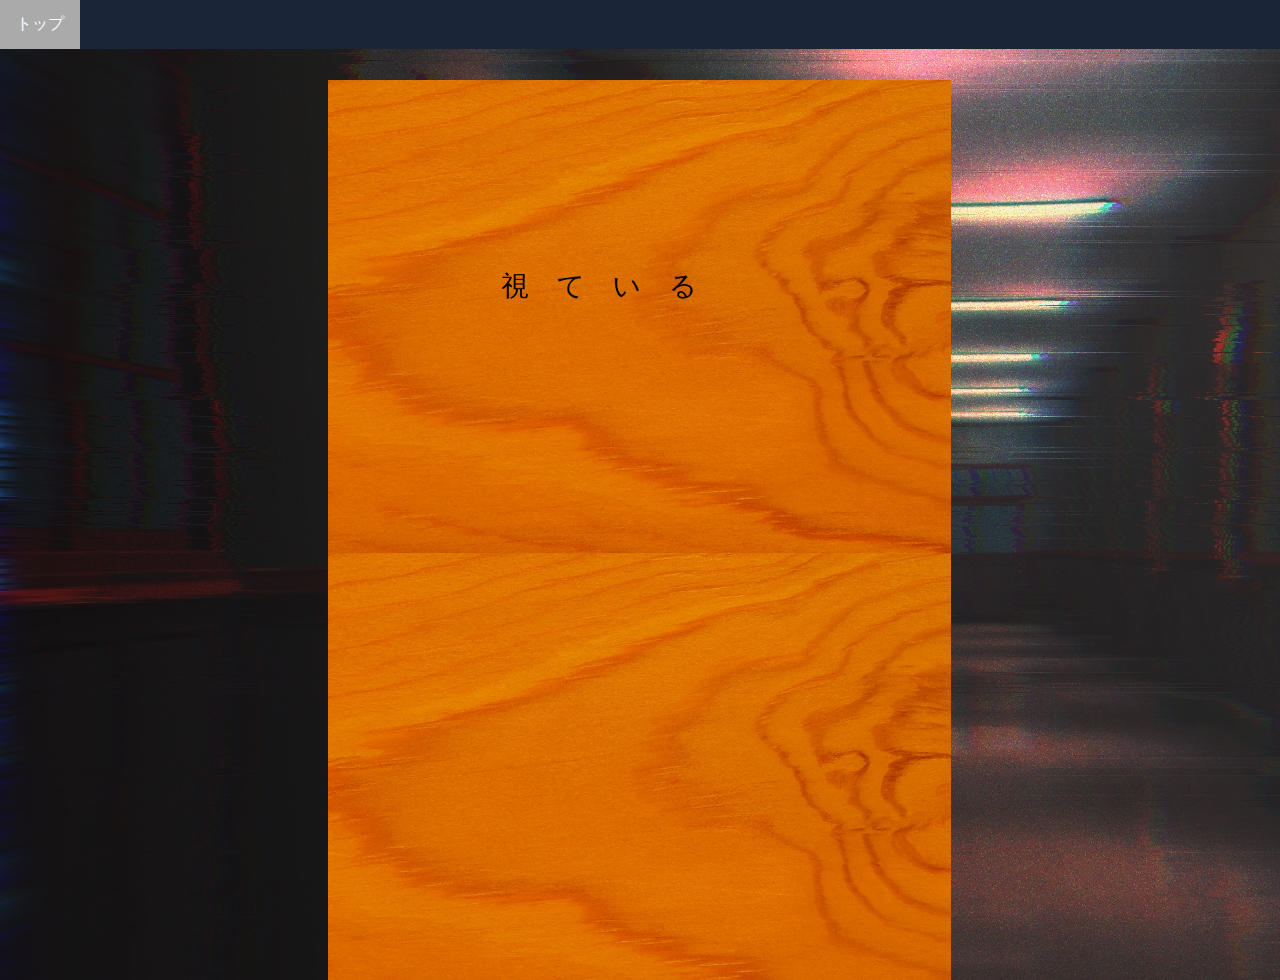
==== game.html @ eb1a9fa1 "各教室画像サイズ調整及び配置/マップ最終版作成" ====
<!DOCTYPE html>
<html>
<head>
    <meta charset="UTF-8">
    <title>視ている | GamePage</title>
    <link rel="stylesheet" type="text/css" href="main.css">
    <meta http-equiv="x-ua-compatible" content="IE=Edge">
    <meta name="viewport" content="width=device-width, user-scalable=no">
    <meta name="apple-mobile-web-app-capable" content="yes">
    <script type="text/javascript" src="jquery-3.4.1.min.js"></script>
    <script type="text/javascript" src="enchant.js"></script>
    <script type="text/javascript" src="main.js"></script>
    <style type="text/css">
        body {
            margin: 0;
            padding: 0;
        }
    </style>
</head>
<body class="game-page">
    <header>
    <nav>
        <ul class="nav">
        <li><a href="index.html">トップ</a></li>
        <!-- <li class="game"><a href="game.html">プレイ</a></li> -->
        </ul>
    </nav>
    </header>
    <!-- <img src="image/home-background.jpg" class="game-img"> -->
</body>
</html>
---- main.css ----
body{
	margin: 0;
}

ul.nav {
	list-style-type: none;
	margin: 0;
	padding: 0;
	overflow: hidden;
	background-color: #1b2538;
}
li {
	float: left;
	border-right: 1px solid #bbbbbb;
}
li:last-child {
	border-right: none;
}
li a {
	display: block;
	color: white;
	text-align: center;
	padding: 14px 16px;
	text-decoration: none;
}
li a:hover {
	background-color: #aaaaaa;
}
li.game{
    background-color: #aa0000;
    float: right;
}

li.game a:hover {
    background-color: #dd0000;
}

#content{
    margin: 10px 40px 10px 40px;
    padding: 10px;
}

.game-page{
	background-image: url('image/home-background.jpg');
}
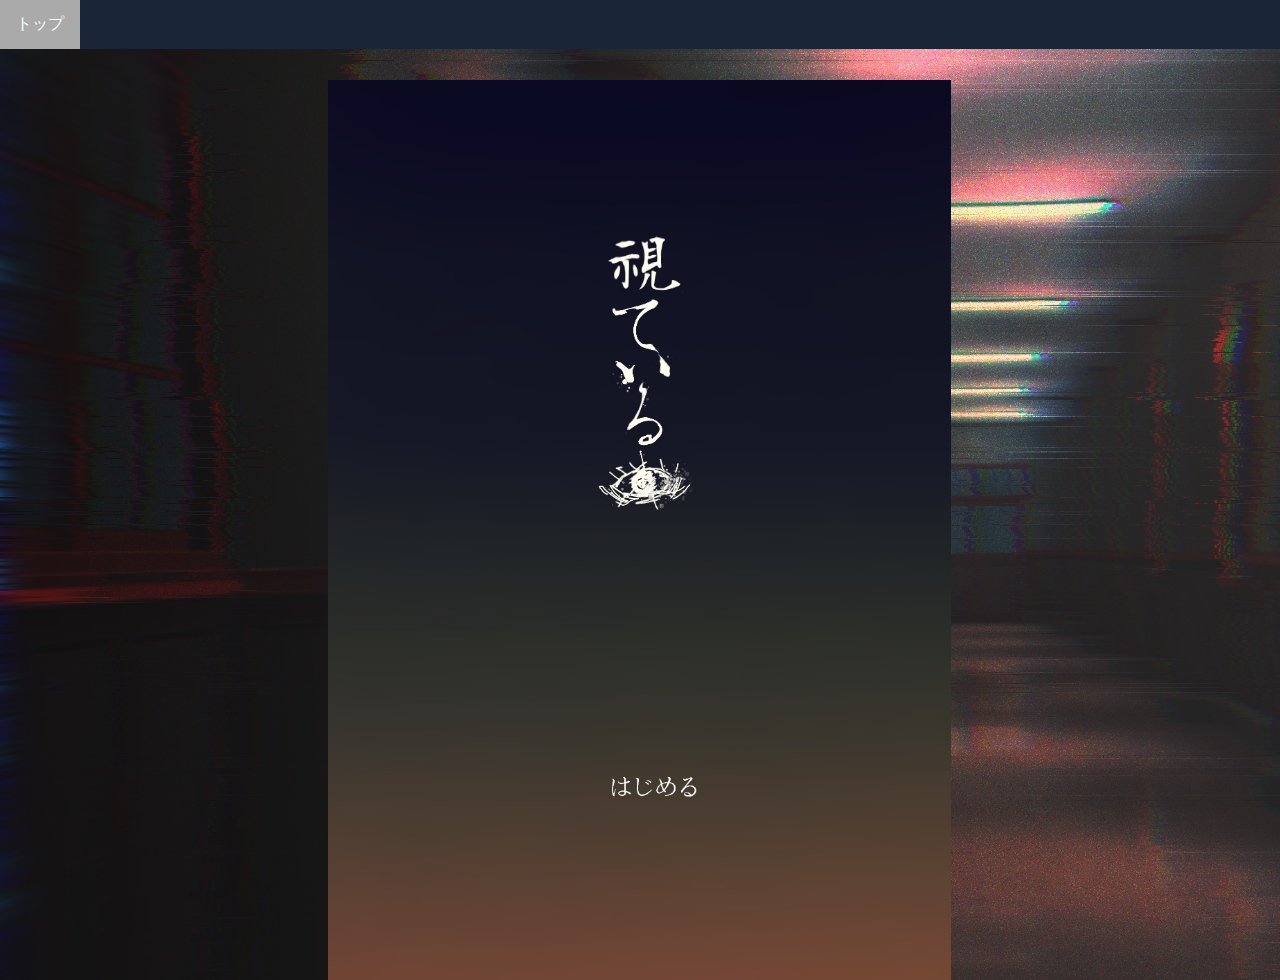
==== commit ed691551: "お掃除3/enchant.min.js適応/UIパーツ配置" ====
--- a/game.html
+++ b/game.html
@@ -7,9 +7,9 @@
     <meta http-equiv="x-ua-compatible" content="IE=Edge">
     <meta name="viewport" content="width=device-width, user-scalable=no">
     <meta name="apple-mobile-web-app-capable" content="yes">
-    <script type="text/javascript" src="jquery-3.4.1.min.js"></script>
-    <script type="text/javascript" src="enchant.js"></script>
-    <script type="text/javascript" src="main.js"></script>
+    <script type="text/javascript" src="gameassets/jquery-3.4.1.min.js"></script>
+    <script type="text/javascript" src="gameassets/enchant.min.js"></script>
+    <script type="text/javascript" src="gameassets/main.js"></script>
     <style type="text/css">
         body {
             margin: 0;
--- a/main.css
+++ b/main.css
@@ -41,5 +41,9 @@
 }
 
 .game-page{
-	background-image: url('image/home-background.jpg');
-}+	background-image: url('siteimage/home-background.jpg');
+}
+
+img{
+	width: 100%;
+}
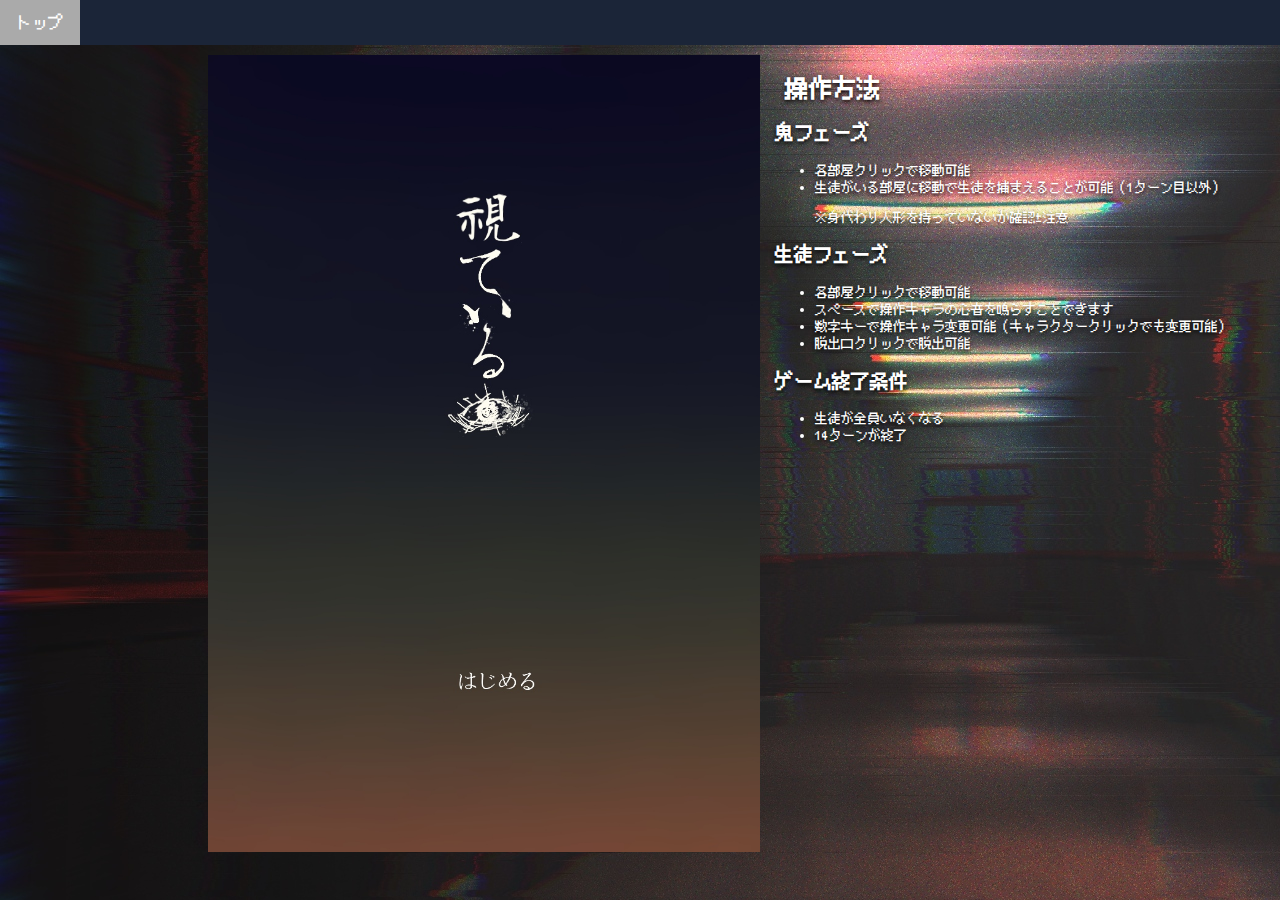
==== commit e641a686: "ゲーム横に操作説明追加（レスポンシブ対応）" ====
--- a/game.html
+++ b/game.html
@@ -26,7 +26,31 @@
         </ul>
     </nav>
     </header>
-    <!-- <img src="image/home-background.jpg" class="game-img"> -->
+    <div class="container">
+        <div id="enchant-stage" style="width:552px;height:800px">
+        </div>
+        <div id="game-rule">
+            <h2>操作方法</h2>
+            <h3>鬼フェーズ</h3>
+            <ul>
+                <li>各部屋クリックで移動可能</li>
+                <li>生徒がいる部屋に移動で生徒を捕まえることが可能（1ターン目以外）</li>
+                <p>※身代わり人形を持っていないか確認注意</p>
+            </ul>
+            <h3>生徒フェーズ</h3>
+            <ul>
+                <li>各部屋クリックで移動可能</li>
+                <li>スペースで操作キャラの心音を鳴らすことできます</li>
+                <li>数字キーで操作キャラ変更可能（キャラクタークリックでも変更可能）</li>
+                <li>脱出口クリックで脱出可能</li>
+            </ul>
+            <h3>ゲーム終了条件</h3>
+            <ul>
+                <li>生徒が全員いなくなる</li>
+                <li>14ターンが終了</li>
+            </ul>
+        </div>
+    </div>
 </body>
 </html>
 
--- a/main.css
+++ b/main.css
@@ -9,29 +9,29 @@
 	overflow: hidden;
 	background-color: #1b2538;
 }
-li {
+ul.nav li {
 	float: left;
 	border-right: 1px solid #bbbbbb;
 }
-li:last-child {
+ul.nav li:last-child {
 	border-right: none;
 }
-li a {
+ul.nav li a {
 	display: block;
 	color: white;
 	text-align: center;
 	padding: 14px 16px;
 	text-decoration: none;
 }
-li a:hover {
+ul.nav li a:hover {
 	background-color: #aaaaaa;
 }
-li.game{
+ul.nav li.game{
     background-color: #aa0000;
     float: right;
 }
 
-li.game a:hover {
+ul.nav li.game a:hover {
     background-color: #dd0000;
 }
 
@@ -40,10 +40,47 @@
     padding: 10px;
 }
 
-.game-page{
-	background-image: url('siteimage/home-background.jpg');
-}
 
 img{
 	width: 100%;
+	
 }
+
+/* 以下ゲーム用 */
+
+:root {
+	--game-width: 50vw;
+}
+
+@font-face{
+	font-family: 'gameFont';
+	src: url('PixelMplus10-Regular.ttf')
+}
+
+.game-page{
+	background-image: url('siteimage/home-background.jpg');
+	font-family: 'gameFont';
+	
+}
+
+#game-rule{
+	color: #fff;
+	text-shadow: 0 2px 4px #000;
+	padding-left: 5px;
+	margin-left: 10px;
+	align-self: flex-start;
+}
+#game-rule h2{
+	padding-left: 10px;
+
+}
+#game-rule ul{
+	font-size: 13px;
+	line-height: 17px;
+}
+
+.container {
+	display: flex;
+	flex-wrap: wrap;
+}
+
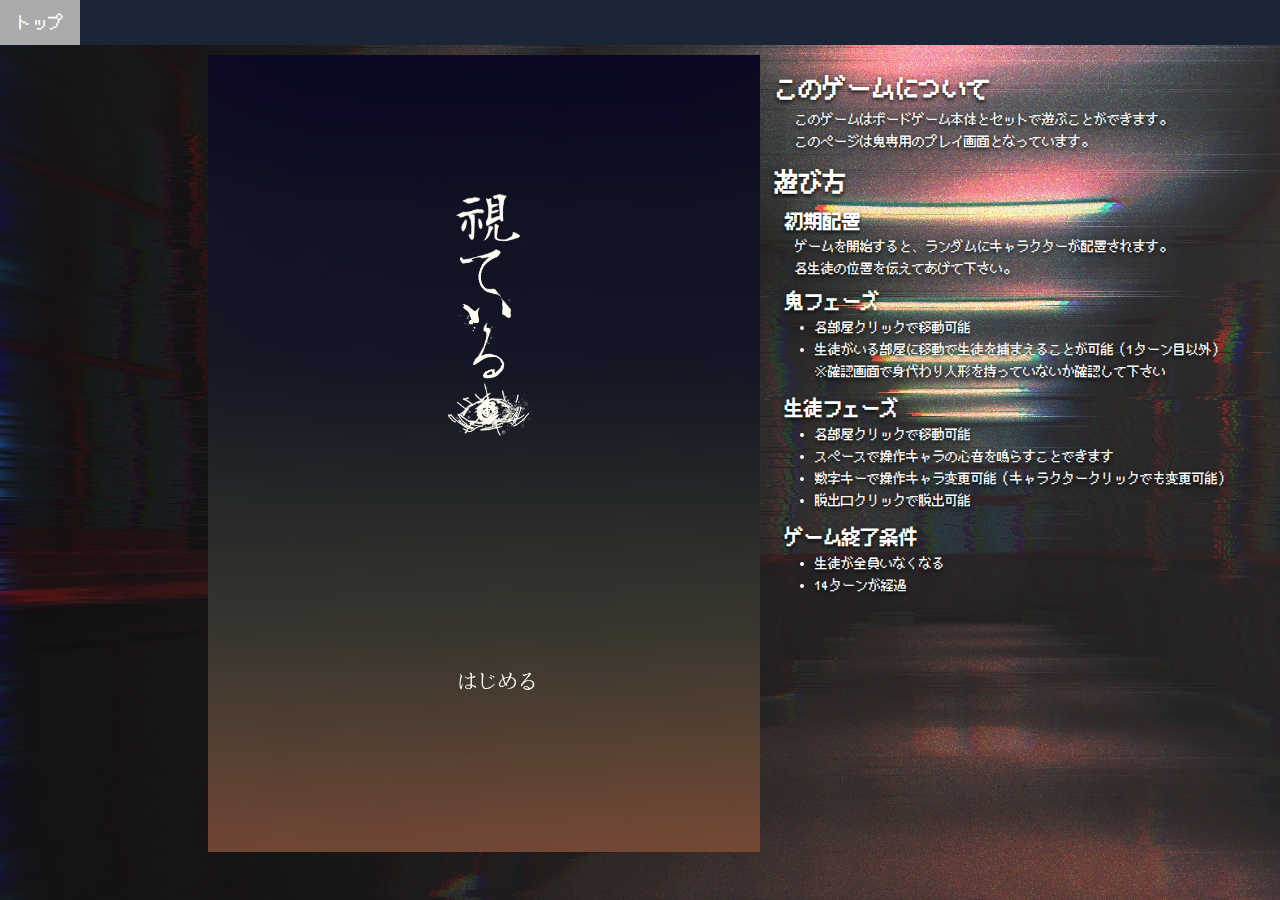
==== commit e3b431c0: "ゲーム説明を追加" ====
--- a/game.html
+++ b/game.html
@@ -30,12 +30,18 @@
         <div id="enchant-stage" style="width:552px;height:800px">
         </div>
         <div id="game-rule">
-            <h2>操作方法</h2>
+            <h2>このゲームについて</h2>
+            <p>このゲームはボードゲーム本体とセットで遊ぶことができます。</p>
+            <p>このページは鬼専用のプレイ画面となっています。</p>
+            <h2>遊び方</h2>
+            <h3>初期配置</h3>
+            <p>ゲームを開始すると、ランダムにキャラクターが配置されます。</p>
+            <p>各生徒の位置を伝えてあげて下さい。</p>
             <h3>鬼フェーズ</h3>
             <ul>
                 <li>各部屋クリックで移動可能</li>
                 <li>生徒がいる部屋に移動で生徒を捕まえることが可能（1ターン目以外）</li>
-                <p>※身代わり人形を持っていないか確認注意</p>
+                <p>※確認画面で身代わり人形を持っていないか確認して下さい</p>
             </ul>
             <h3>生徒フェーズ</h3>
             <ul>
@@ -47,7 +53,7 @@
             <h3>ゲーム終了条件</h3>
             <ul>
                 <li>生徒が全員いなくなる</li>
-                <li>14ターンが終了</li>
+                <li>14ターンが経過</li>
             </ul>
         </div>
     </div>
--- a/main.css
+++ b/main.css
@@ -46,7 +46,7 @@
 	
 }
 
-/* 以下ゲーム用 */
+/* 以下ゲームページ用 */
 
 :root {
 	--game-width: 50vw;
@@ -66,17 +66,33 @@
 #game-rule{
 	color: #fff;
 	text-shadow: 0 2px 4px #000;
-	padding-left: 5px;
-	margin-left: 10px;
+	margin-left: 15px;
 	align-self: flex-start;
 }
+
 #game-rule h2{
+	margin: 20px 0 10px;
+}
+
+#game-rule h3{
+	margin: 15px 0 0;
 	padding-left: 10px;
+}
 
-}
 #game-rule ul{
 	font-size: 13px;
-	line-height: 17px;
+	line-height: 22px;
+	padding-left: 40px;
+	margin: 5px 0 0;
+}
+
+#game-rule ul p{
+	margin: 0 0 0 0;
+}
+#game-rule p{
+	font-size: 13px;
+	/* line-height: 7px; */
+	margin: 7px 0 7px 20px;
 }
 
 .container {
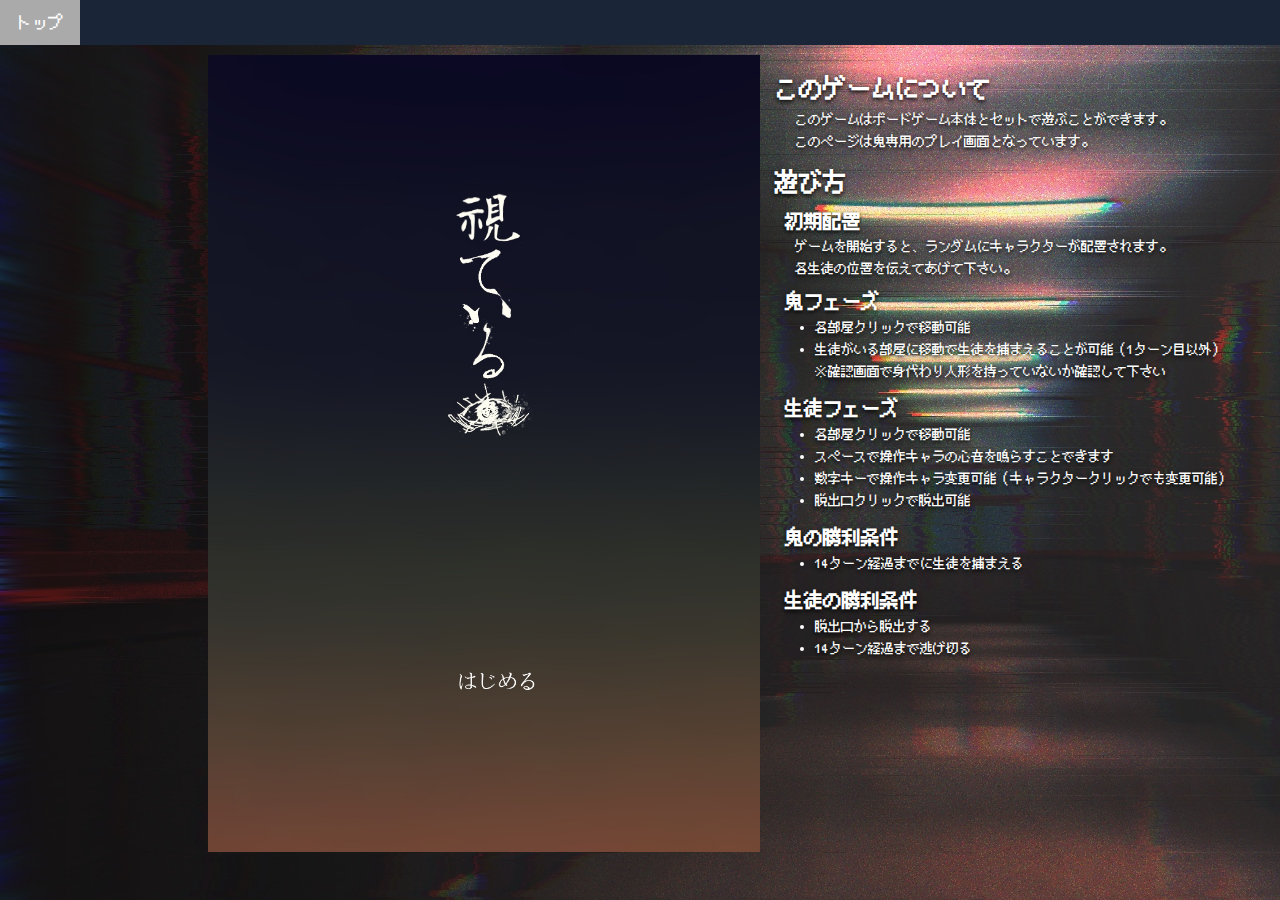
==== commit e10f25fe: "説明追加" ====
--- a/game.html
+++ b/game.html
@@ -50,10 +50,14 @@
                 <li>数字キーで操作キャラ変更可能（キャラクタークリックでも変更可能）</li>
                 <li>脱出口クリックで脱出可能</li>
             </ul>
-            <h3>ゲーム終了条件</h3>
+            <h3>鬼の勝利条件</h3>
             <ul>
-                <li>生徒が全員いなくなる</li>
-                <li>14ターンが経過</li>
+                <li>14ターン経過までに生徒を捕まえる</li>
+            </ul>
+            <h3>生徒の勝利条件</h3>
+            <ul>
+                <li>脱出口から脱出する</li>
+                <li>14ターン経過まで逃げ切る</li>
             </ul>
         </div>
     </div>
--- a/main.css
+++ b/main.css
@@ -35,11 +35,14 @@
     background-color: #dd0000;
 }
 
-#content{
+#top-content{
     margin: 10px 40px 10px 40px;
     padding: 10px;
 }
 
+#top-content p{
+	padding-left: 15px;
+}
 
 img{
 	width: 100%;
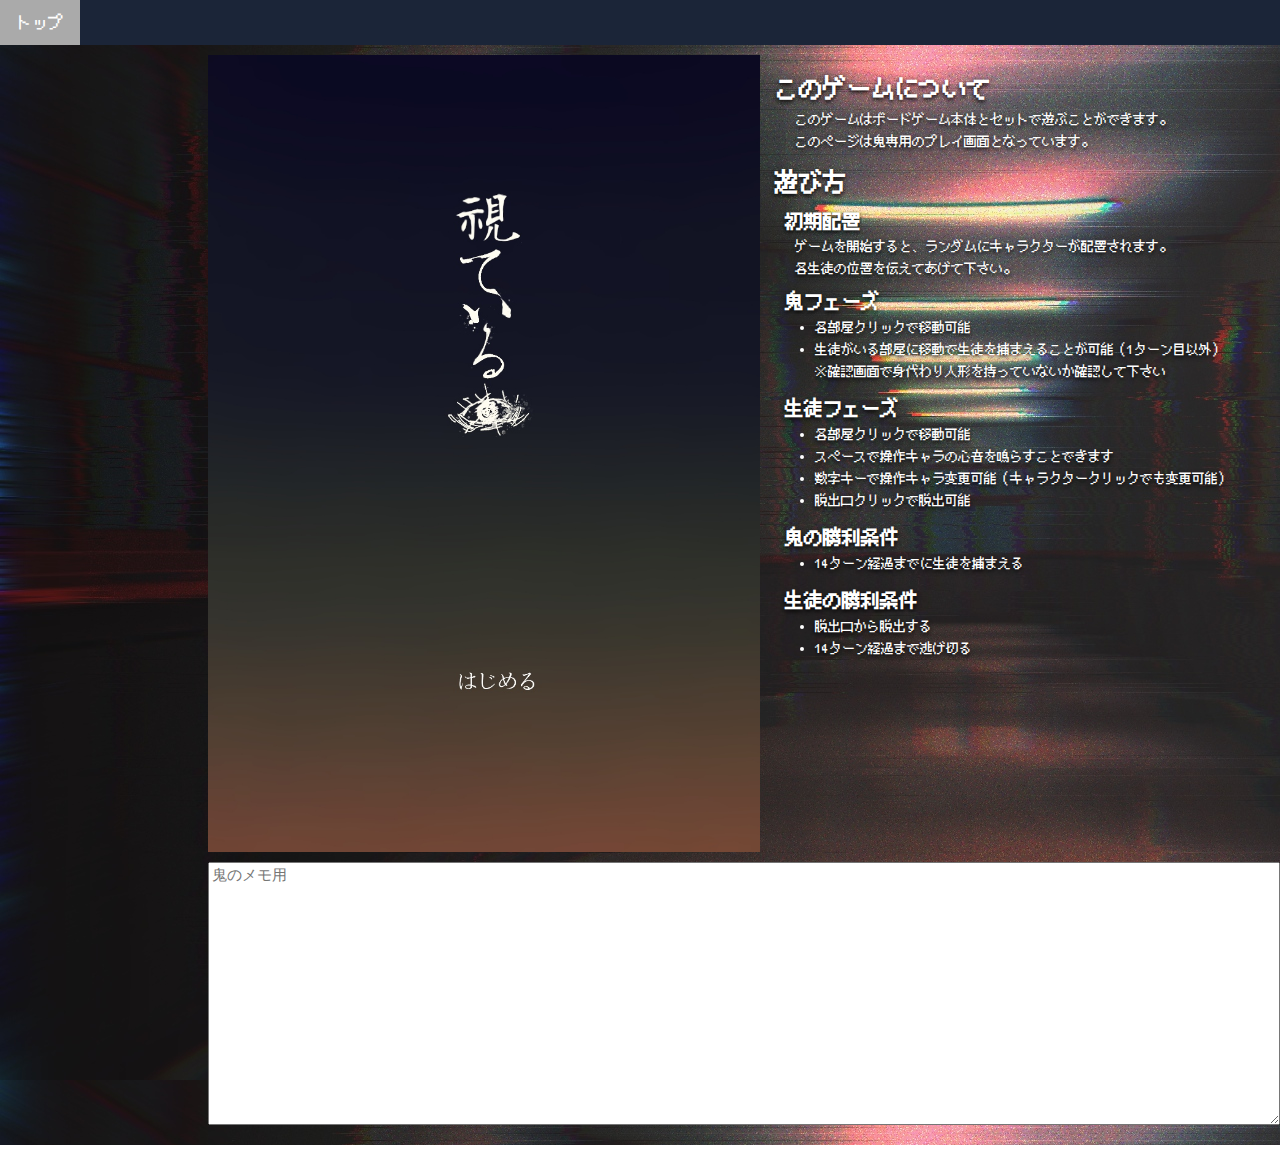
==== commit 9626ff95: "鬼のメモ用テキストエリア追加" ====
--- a/game.html
+++ b/game.html
@@ -60,6 +60,7 @@
                 <li>14ターン経過まで逃げ切る</li>
             </ul>
         </div>
+        <textarea cols=120 rows=15 placeholder="鬼のメモ用"></textarea >
     </div>
 </body>
 </html>
--- a/main.css
+++ b/main.css
@@ -92,14 +92,20 @@
 #game-rule ul p{
 	margin: 0 0 0 0;
 }
+
 #game-rule p{
 	font-size: 13px;
 	/* line-height: 7px; */
 	margin: 7px 0 7px 20px;
 }
 
+textarea{
+	font-size: 15px;
+	margin: 10px 0 20px;
+	padding: 3px;
+}
+
 .container {
 	display: flex;
 	flex-wrap: wrap;
 }
-
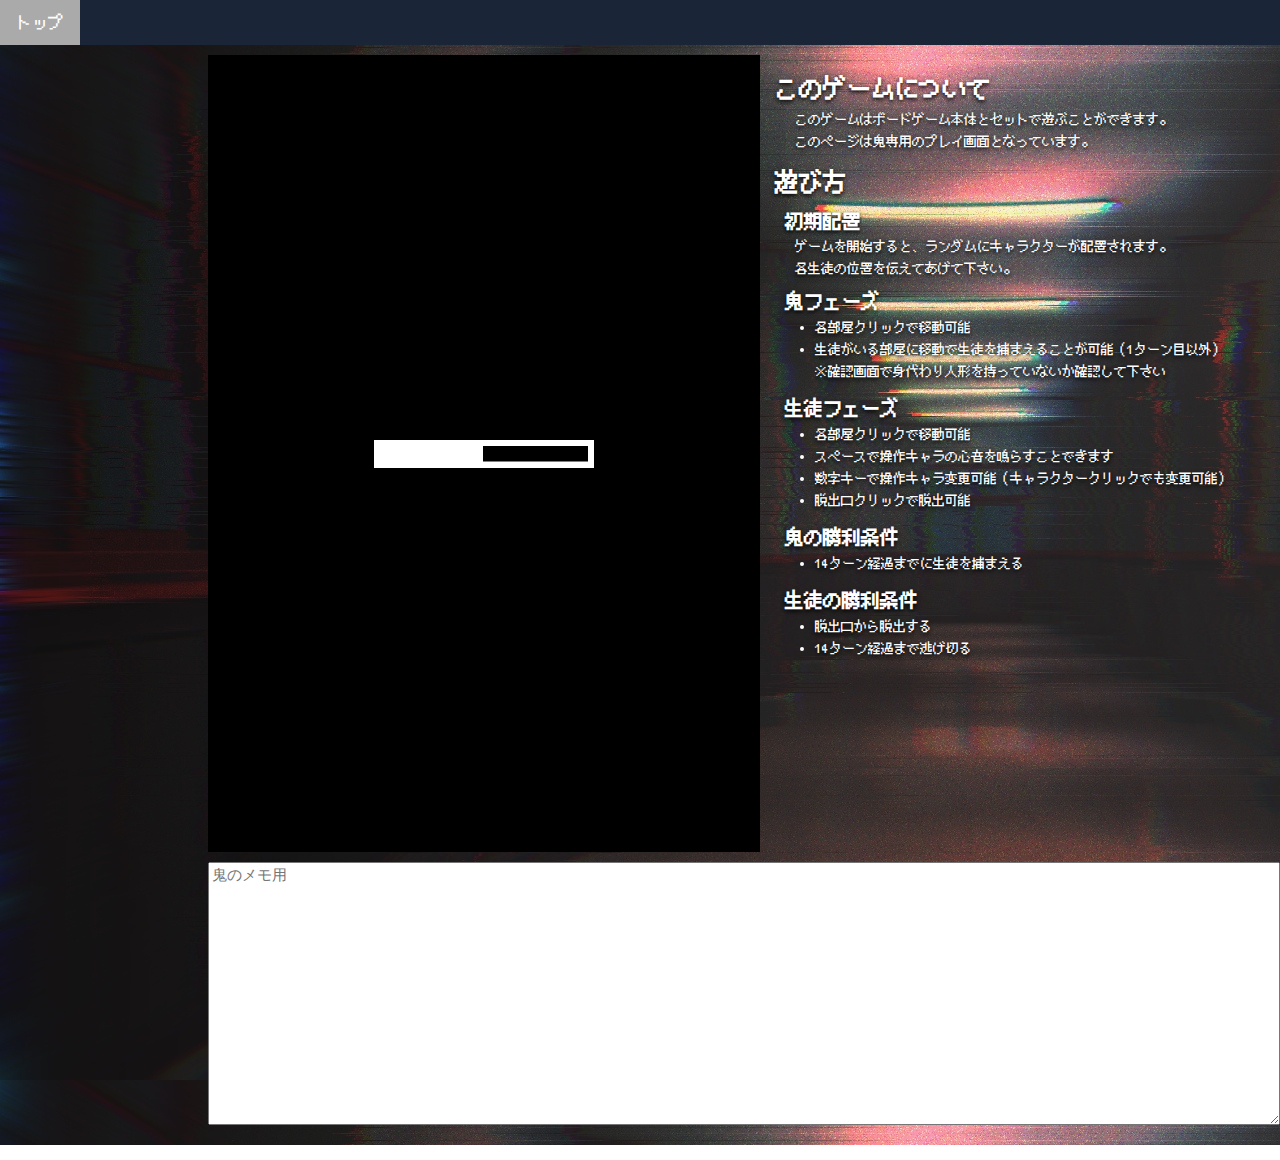
==== commit 15067ee3: "心音ボタンを実装（仮配置）" ====
--- a/game.html
+++ b/game.html
@@ -5,10 +5,11 @@
     <title>視ている | GamePage</title>
     <link rel="stylesheet" type="text/css" href="main.css">
     <meta http-equiv="x-ua-compatible" content="IE=Edge">
-    <meta name="viewport" content="width=device-width, user-scalable=no">
+    <meta name="viewport" content="width=device-width">
     <meta name="apple-mobile-web-app-capable" content="yes">
     <script type="text/javascript" src="gameassets/jquery-3.4.1.min.js"></script>
     <script type="text/javascript" src="gameassets/enchant.min.js"></script>
+    <script type="text/javascript" src="gameassets/widget.enchant.js"></script>
     <script type="text/javascript" src="gameassets/main.js"></script>
     <style type="text/css">
         body {
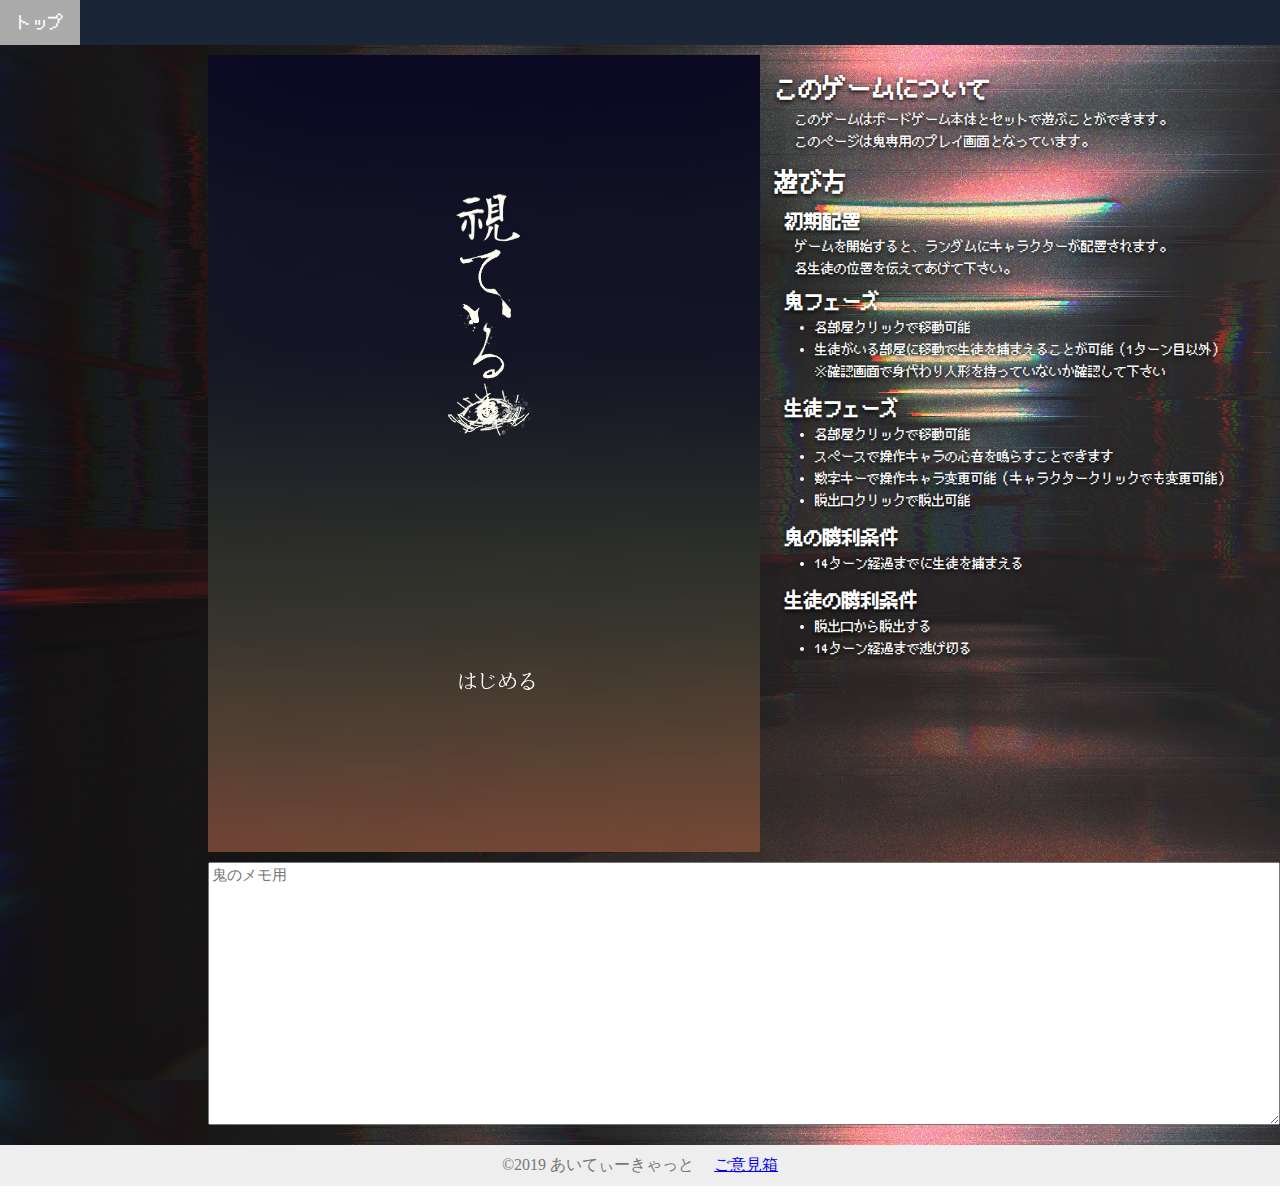
==== commit 2f51cc4c: "footer・ご意見箱リンク追加" ====
--- a/game.html
+++ b/game.html
@@ -18,51 +18,56 @@
         }
     </style>
 </head>
-<body class="game-page">
-    <header>
-    <nav>
-        <ul class="nav">
-        <li><a href="index.html">トップ</a></li>
-        <!-- <li class="game"><a href="game.html">プレイ</a></li> -->
-        </ul>
-    </nav>
-    </header>
-    <div class="container">
-        <div id="enchant-stage" style="width:552px;height:800px">
+<body>
+    <div class="game-page">
+        <header>
+        <nav>
+            <ul class="nav">
+            <li><a href="index.html">トップ</a></li>
+            <!-- <li class="game"><a href="game.html">プレイ</a></li> -->
+            </ul>
+        </nav>
+        </header>
+        <div class="container">
+            <div id="enchant-stage" style="width:552px;height:800px">
+            </div>
+            <div id="game-rule">
+                <h2>このゲームについて</h2>
+                <p>このゲームはボードゲーム本体とセットで遊ぶことができます。</p>
+                <p>このページは鬼専用のプレイ画面となっています。</p>
+                <h2>遊び方</h2>
+                <h3>初期配置</h3>
+                <p>ゲームを開始すると、ランダムにキャラクターが配置されます。</p>
+                <p>各生徒の位置を伝えてあげて下さい。</p>
+                <h3>鬼フェーズ</h3>
+                <ul>
+                    <li>各部屋クリックで移動可能</li>
+                    <li>生徒がいる部屋に移動で生徒を捕まえることが可能（1ターン目以外）</li>
+                    <p>※確認画面で身代わり人形を持っていないか確認して下さい</p>
+                </ul>
+                <h3>生徒フェーズ</h3>
+                <ul>
+                    <li>各部屋クリックで移動可能</li>
+                    <li>スペースで操作キャラの心音を鳴らすことできます</li>
+                    <li>数字キーで操作キャラ変更可能（キャラクタークリックでも変更可能）</li>
+                    <li>脱出口クリックで脱出可能</li>
+                </ul>
+                <h3>鬼の勝利条件</h3>
+                <ul>
+                    <li>14ターン経過までに生徒を捕まえる</li>
+                </ul>
+                <h3>生徒の勝利条件</h3>
+                <ul>
+                    <li>脱出口から脱出する</li>
+                    <li>14ターン経過まで逃げ切る</li>
+                </ul>
+            </div>
+            <textarea cols=120 rows=15 placeholder="鬼のメモ用"></textarea >
         </div>
-        <div id="game-rule">
-            <h2>このゲームについて</h2>
-            <p>このゲームはボードゲーム本体とセットで遊ぶことができます。</p>
-            <p>このページは鬼専用のプレイ画面となっています。</p>
-            <h2>遊び方</h2>
-            <h3>初期配置</h3>
-            <p>ゲームを開始すると、ランダムにキャラクターが配置されます。</p>
-            <p>各生徒の位置を伝えてあげて下さい。</p>
-            <h3>鬼フェーズ</h3>
-            <ul>
-                <li>各部屋クリックで移動可能</li>
-                <li>生徒がいる部屋に移動で生徒を捕まえることが可能（1ターン目以外）</li>
-                <p>※確認画面で身代わり人形を持っていないか確認して下さい</p>
-            </ul>
-            <h3>生徒フェーズ</h3>
-            <ul>
-                <li>各部屋クリックで移動可能</li>
-                <li>スペースで操作キャラの心音を鳴らすことできます</li>
-                <li>数字キーで操作キャラ変更可能（キャラクタークリックでも変更可能）</li>
-                <li>脱出口クリックで脱出可能</li>
-            </ul>
-            <h3>鬼の勝利条件</h3>
-            <ul>
-                <li>14ターン経過までに生徒を捕まえる</li>
-            </ul>
-            <h3>生徒の勝利条件</h3>
-            <ul>
-                <li>脱出口から脱出する</li>
-                <li>14ターン経過まで逃げ切る</li>
-            </ul>
-        </div>
-        <textarea cols=120 rows=15 placeholder="鬼のメモ用"></textarea >
     </div>
+    <footer>
+        <p>©2019 あいてぃーきゃっと<a href="https://forms.gle/GCh5xrBGNNfcuAUv7" target=”_blank”>ご意見箱</a></p>
+    </footer>
 </body>
 </html>
 
--- a/main.css
+++ b/main.css
@@ -36,17 +36,37 @@
 }
 
 #top-content{
-    margin: 10px 40px 10px 40px;
+    margin: 10px auto;
     padding: 10px;
+	max-width: 1200px;
 }
 
 #top-content p{
 	padding-left: 15px;
 }
 
+#top-content h2{
+	padding-top: 20px;
+}
+
 img{
 	width: 100%;
 	
+}
+
+footer{
+	text-align: center;
+	color: #777;
+	background-color: #eee;
+	padding: 10px 0px 10px;
+}
+
+footer p{
+	margin: 0;
+}
+
+footer a{
+	margin-left: 20px;
 }
 
 /* 以下ゲームページ用 */
